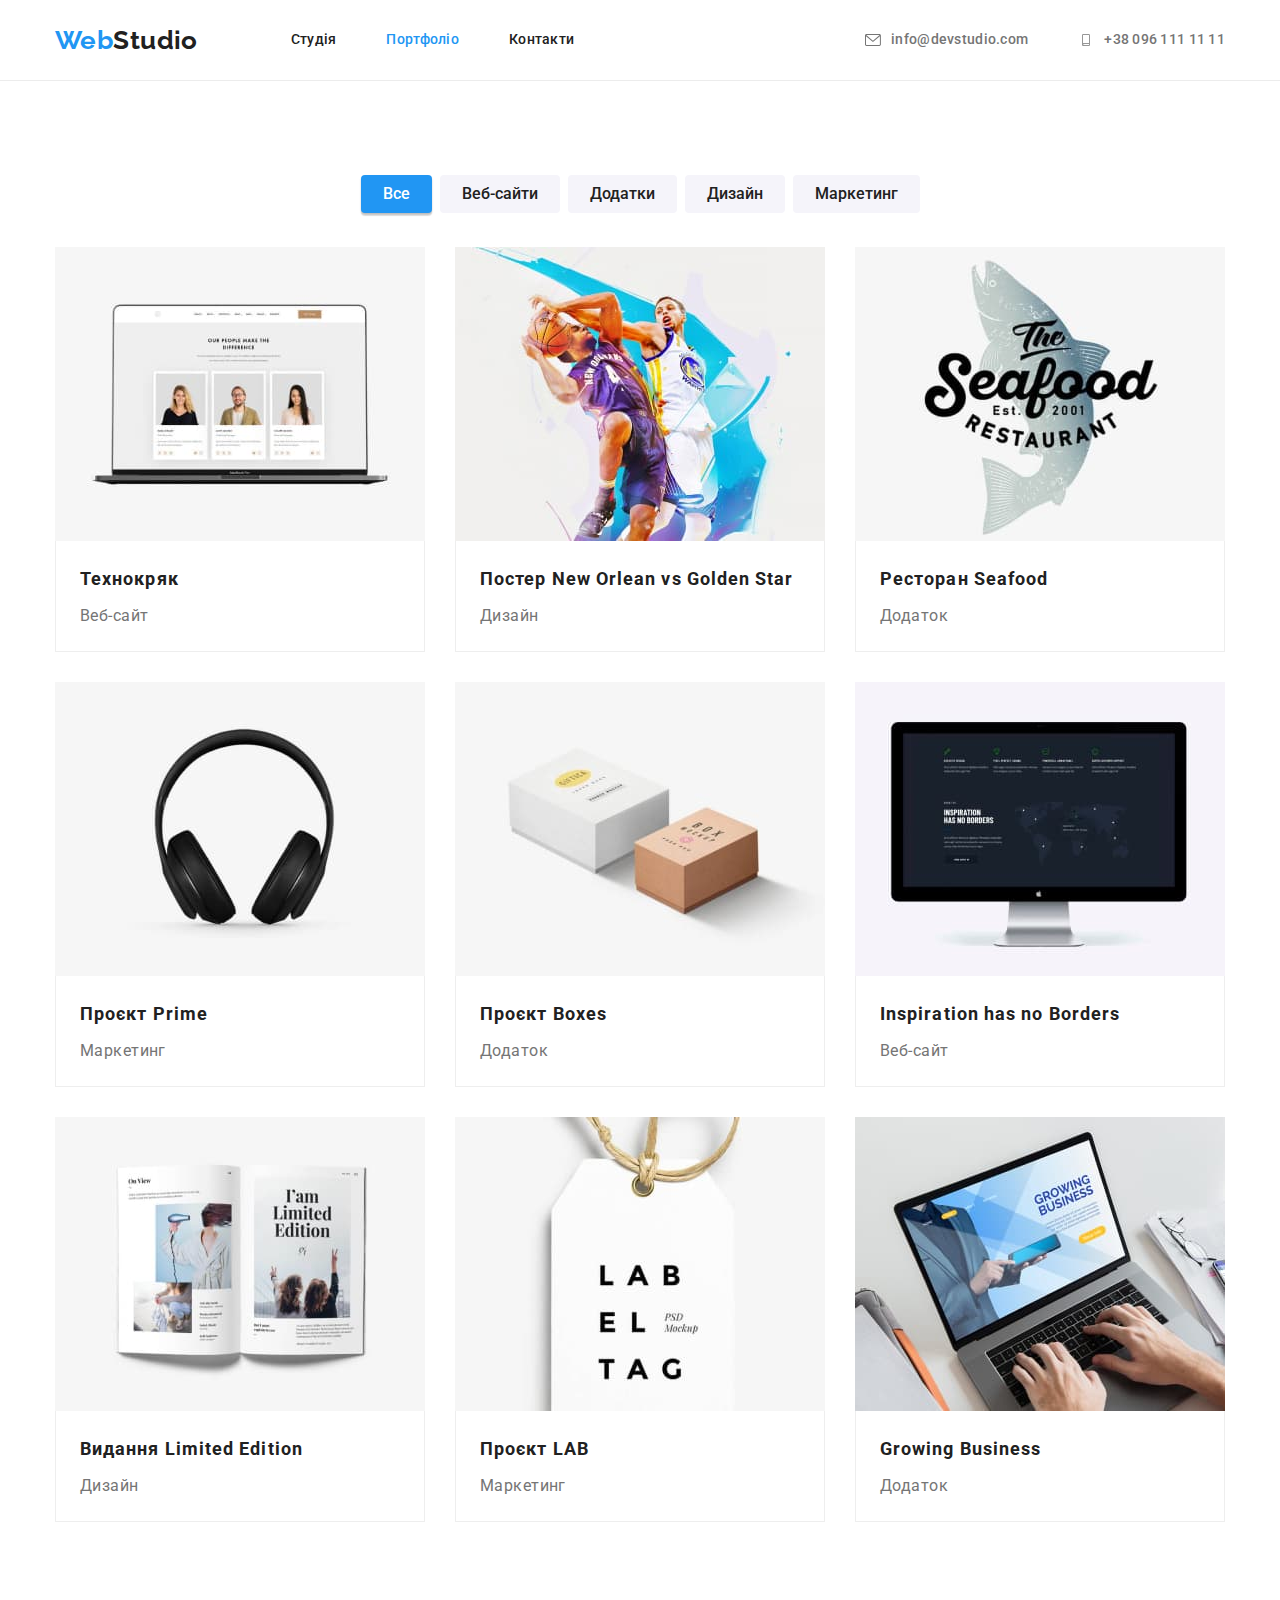
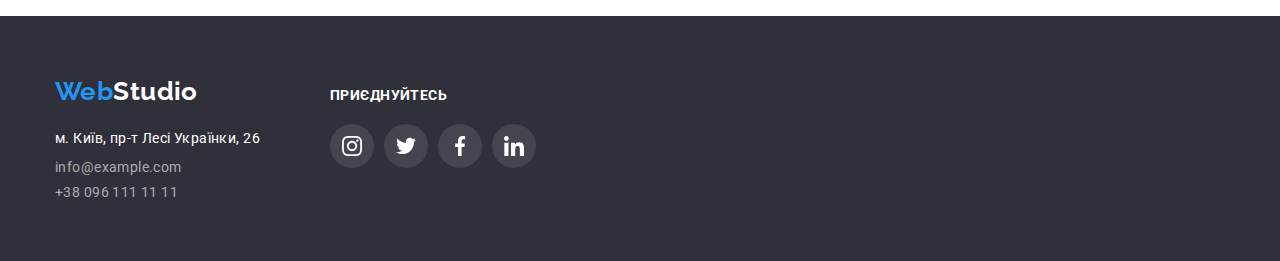
==== portfolio.html @ 1e43e704 "Initial commit" ====
<!DOCTYPE html>
<html lang="ru">
  <head>
    <meta charset="UTF-8" />
    <meta http-equiv="X-UA-Compatible" content="IE=edge" />
    <meta name="viewport" content="width=device-width, initial-scale=1.0" />
    <title>Portfolio</title>
    <link rel="preconnect" href="https://fonts.googleapis.com" />
    <link rel="preconnect" href="https://fonts.gstatic.com" crossorigin />
    <link
      href="https://fonts.googleapis.com/css2?family=Raleway:wght@700&family=Roboto:wght@400;500;700;900&display=swap"
      rel="stylesheet"
    />
    <link
      rel="stylesheet"
      href="https://cdnjs.cloudflare.com/ajax/libs/modern-normalize/1.1.0/modern-normalize.min.css"
    />
    <link rel="stylesheet" href="./css/styles.css" />
  </head>
  <body>
    <header class="header">
      <div class="container main-nav">
        <nav class="nav">
          <a class="logo-link link" href="./index.html"><span class="logo">Web</span>Studio</a>
          <ul class="nav-list list">
            <li class="nav-item"><a class="nav-link link" href="./">Студія</a></li>
            <li class="nav-item">
              <a class="nav-link current" href="./portfolio.html">Портфоліо</a>
            </li>
            <li class="nav-item"><a class="nav-link link" href="./">Контакти</a></li>
          </ul>
        </nav>

        <ul class="contact-list list">
          <li class="contact-item">
            <a class="contact-link link" href="mailto:info@devstudio.com">
              <svg class="icon-envelope" width="16" height="12">
                <use href="./images/icons/symbol-defs.svg#icon-envelope"></use>
              </svg>
              info@devstudio.com
            </a>
          </li>
          <li class="contact-item">
            <a class="contact-link link" href="tel:+380961111111">
              <svg class="icon-mobile" width="16" height="12">
                <use href="./images/icons/symbol-defs.svg#icon-smartphone"></use>
              </svg>
              +38 096 111 11 11</a
            >
          </li>
        </ul>
      </div>
    </header>

    <main class="portfolio-page">
      <section class="section section-project">
        <div class="container">
          <h1 class="project-title visually-hidden">Наши проекты</h1>

          <ul class="button-list list">
            <li class="button-item">
              <button class="actual button button-secondary" type="button">Все</button>
            </li>
            <li class="button-item">
              <button class="button button-secondary" type="button">Веб-сайти</button>
            </li>
            <li class="button-item">
              <button class="button button-secondary" type="button">Додатки</button>
            </li>
            <li class="button-item">
              <button class="button button-secondary" type="button">Дизайн</button>
            </li>
            <li class="button-item">
              <button class="button button-secondary" type="button">Маркетинг</button>
            </li>
          </ul>

          <ul class="project-list list">
            <li class="project-item">
              <a class="link project-link" href="#"
                ><img
                  class="project-img"
                  src="./images/example-work/techno.jpg"
                  alt="Технокряк"
                  width="370"
                  height="294"
                />
                <div class="border-content">
                  <h2 class="project-subtitle">Технокряк</h2>
                  <p class="project-text">Веб-сайт</p>
                </div>
              </a>
            </li>
            <li class="project-item">
              <a class="link project-link" href="#"
                ><img
                  class="project-img"
                  src="./images/example-work/poster.jpg"
                  alt="Постер New Orlean vs Golden Star"
                  width="370"
                  height="294"
                />
                <div class="border-content">
                  <h2 class="project-subtitle">
                    Постер <span lang="eu">New Orlean vs Golden Star</span>
                  </h2>
                  <p class="project-text">Дизайн</p>
                </div>
              </a>
            </li>
            <li class="project-item">
              <a class="link project-link" href="#"
                ><img
                  class="project-img"
                  src="./images/example-work/restaraunt.jpg"
                  alt="Ресторан Seafood"
                  width="370"
                  height="294"
                />
                <div class="border-content">
                  <h2 class="project-subtitle">Ресторан <span lang="eu">Seafood</span></h2>
                  <p class="project-text">Додаток</p>
                </div>
              </a>
            </li>
            <li class="project-item">
              <a class="link project-link" href="#">
                <img
                  class="project-img"
                  src="./images/example-work/project-prime.jpg"
                  alt="Проект Prime"
                  width="370"
                  height="294"
                />
                <div class="border-content">
                  <h2 class="project-subtitle">Проєкт <span lang="eu">Prime</span></h2>
                  <p class="project-text">Маркетинг</p>
                </div>
              </a>
            </li>
            <li class="project-item">
              <a class="link project-link" href="#"
                ><img
                  class="project-img"
                  src="./images/example-work/project-boxes.jpg"
                  alt="Проект Boxes"
                  width="370"
                  height="294"
                />
                <div class="border-content">
                  <h2 class="project-subtitle">Проєкт <span lang="eu">Boxes</span></h2>
                  <p class="project-text">Додаток</p>
                </div>
              </a>
            </li>
            <li class="project-item">
              <a class="link project-link" href="#"
                ><img
                  class="project-img"
                  src="./images/example-work/inspiration.jpg"
                  alt="Inspiration has no Borders"
                  width="370"
                  height="294"
                />
                <div class="border-content">
                  <h2 class="project-subtitle" lang="eu">Inspiration has no Borders</h2>
                  <p class="project-text">Веб-сайт</p>
                </div>
              </a>
            </li>
            <li class="project-item">
              <a class="link project-link" href="#"
                ><img
                  class="project-img"
                  src="./images/example-work/editon.jpg"
                  alt="Издание Limited Edition"
                  width="370"
                  height="294"
                />
                <div class="border-content">
                  <h2 class="project-subtitle">Видання <span lang="eu">Limited Edition</span></h2>
                  <p class="project-text">Дизайн</p>
                </div>
              </a>
            </li>
            <li class="project-item">
              <a class="link project-link" href="#">
                <img
                  class="project-img"
                  src="./images/example-work/project-lab.jpg"
                  alt="Проект LAB"
                  width="370"
                  height="294"
                />
                <div class="border-content">
                  <h2 class="project-subtitle">Проєкт <span lang="eu">LAB</span></h2>
                  <p class="project-text">Маркетинг</p>
                </div>
              </a>
            </li>
            <li class="project-item">
              <a class="link project-link" href="#"
                ><img
                  class="project-img"
                  src="./images/example-work/growing-business.jpg"
                  alt="Growing Business"
                  width="370"
                  height="294"
                />
                <div class="border-content">
                  <h2 class="project-subtitle" lang="eu">Growing Business</h2>
                  <p class="project-text">Додаток</p>
                </div>
              </a>
            </li>
          </ul>
        </div>
      </section>
    </main>

    <footer class="footer">
      <div class="container footer-container">
        <div class="address-wrapper">
          <a class="logo-link link" href="./index.html"><span class="logo">Web</span>Studio</a>

          <address class="address">
            <ul class="address-list list">
              <li class="address-item">
                <a class="address-link link" href="https://goo.gl/maps/wxYUtSVj1QLYrL1h8"
                  >м. Київ, пр-т Лесі Українки, 26</a
                >
              </li>
              <li class="address-item">
                <a class="nav-link link" href="mailto:info@example.com">info@example.com</a>
              </li>
              <li class="address-item">
                <a class="nav-link link" href="tel:+380961111111">+38 096 111 11 11</a>
              </li>
            </ul>
          </address>
        </div>
        <div class="footer-connection">
          <p class="title-footer">приєднуйтесь</p>
          <ul class="social-network-list list">
            <li class="social-network-item">
              <a class="social-network-link-footer" href="#">
                <svg class="icon-footer">
                  <use href="./images/icons/symbol-defs.svg#icon-instagram"></use>
                </svg>
              </a>
            </li>

            <li class="social-network-item">
              <a class="social-network-link-footer" href="#"
                ><svg class="icon-footer">
                  <use href="./images/icons/symbol-defs.svg#icon-twitter"></use>
                </svg>
              </a>
            </li>
            <li class="social-network-item">
              <a class="social-network-link-footer" href="#"
                ><svg class="icon-footer">
                  <use href="./images/icons/symbol-defs.svg#icon-facebook"></use>
                </svg>
              </a>
            </li>

            <li class="social-network-item">
              <a class="social-network-link-footer" href="#"
                ><svg class="icon-footer">
                  <use href="./images/icons/symbol-defs.svg#icon-linkedin"></use>
                </svg>
              </a>
            </li>
          </ul>
        </div>
      </div>
    </footer>
  </body>
</html>
---- css/styles.css ----
:root {
  --primary-text-color: #757575;
  --title-text-color: #212121;
  --accent-color: #2196f3;
  --primary-white-color: #ffffff;
  --background-color-section: #f5f4fa;
  --color-icon: #afb1b8;
  --main-font-size-14px: 14px;
  --background-color-overlay: #c4c4c4;
  --background-icon-footer: rgba(255, 255, 255, 0.1);
  --color-address-link-footer: rgba(255, 255, 255, 0.6);
}

body {
  background-color: var(--primary-white-color);
  color: var(--title-text-color);
  font-family: Roboto, sans-serif;
  font-size: var(--main-font-size-14px);
  letter-spacing: 0.03em;
}

.list {
  list-style: none;
  margin: 0;
  padding: 0;
}

img {
  display: block;
  max-width: 100%;
  height: auto;
}

h1,
h2,
h3,
p {
  margin: 0;
  padding: 0;
}

.container {
  width: 1200px;
  /* outline: 2px solid tomato; */
  padding-left: 15px;
  padding-right: 15px;
  margin: 0 auto;
}

.header {
  border-bottom: 1px solid #ececec;
}

.section {
  padding-top: 94px;
  padding-bottom: 94px;
}

/* Site navigation */

.main-nav {
  display: flex;
}

.nav {
  display: flex;
  align-items: center;
}

.nav-list {
  display: flex;
  margin-left: 93px;
}

.nav-list .nav-item + .nav-item {
  margin-left: 50px;
}

.link {
  text-decoration: none;
}

.logo-link {
  color: var(--title-text-color);

  font-family: Raleway, sans-serif;
  font-weight: 700;
  font-size: 26px;
  line-height: 1.19;
}

.logo {
  color: var(--accent-color);
}

.nav-link,
.contact-link {
  display: block;
  padding-top: 32px;
  padding-bottom: 32px;

  color: var(--title-text-color);
  font-weight: 500;
  line-height: 1.14;
  letter-spacing: 0.02em;

  text-decoration: none;
}

.nav-list .current {
  color: var(--accent-color);
}

.nav-link:hover,
.nav-link:focus {
  color: var(--accent-color);
}

/* Contacts */

.contact-list {
  display: flex;
  margin-left: auto;
}

.contact-link {
  display: flex;
  color: var(--primary-text-color);
}

.contact-list .contact-item + .contact-item {
  margin-left: 50px;
}

.icon-envelope,
.icon-mobile {
  align-self: center;
  margin-right: 10px;
  fill: currentColor;
}

.contact-link:hover,
.contact-link:focus {
  color: var(--accent-color);
}

/* Hero */

.section-hero {
  max-width: 1600px;
  margin: 0 auto;
  background-image: linear-gradient(rgba(47, 48, 58, 0.4), rgba(47, 48, 58, 0.4)),
    url(../images/overlay/overlay.jpg);
  background-position: center;
  background-repeat: no-repeat;
  background-size: cover;
  padding-top: 200px;
  padding-bottom: 200px;

  background-color: var(--background-color-overlay);

  text-align: center;
}

.hero-title {
  margin-bottom: 30px;
  margin-right: auto;
  margin-left: auto;
  width: 696px;

  color: var(--primary-white-color);

  font-weight: 900;
  font-size: 44px;
  line-height: 1.36;
  letter-spacing: 0.06em;

  text-transform: uppercase;
}

.button {
  display: inline-block;
  font-family: inherit;
  cursor: pointer;
}

.button-primary {
  padding: 10px 32px;
  min-width: 200px;

  background-color: var(--accent-color);
  color: var(--primary-white-color);
  font-weight: 700;
  font-size: 16px;
  line-height: 1.88;
  letter-spacing: 0.06em;
  border-radius: 4px;
  border: none;
  box-shadow: 0px 4px 4px rgba(0, 0, 0, 0.15);
}

.button-primary:hover,
.button-primary:focus {
  background: #188ce8;
}

/* Features */

.visually-hidden {
  position: absolute;
  white-space: nowrap;
  width: 1px;
  height: 1px;
  overflow: hidden;
  border: 0;
  padding: 0;
  clip: rect(0 0 0 0);
  clip-path: inset(50%);
  margin: -1px;
}

.features-list {
  display: flex;
}

.features-item {
  width: 270px;
  margin-right: 30px;
}

.features-block {
  display: flex;

  margin-bottom: 30px;

  background-color: #f5f4fa;

  width: 270px;
  height: 120px;

  align-items: center;
  justify-content: center;
}

.features-icon {
  width: 70px;
  height: 70px;
  fill: currentColor;
}

/* .features-block:hover,
.features-block:focus {
  color: #2196f3;
} */

/* .features-item::before {
  display: block;
  content: '';
  width: 270px;
  height: 120px;
  background-color: var(--background-color-section);
  background-repeat: no-repeat;
  background-position: center;
  border-radius: 4px;
  margin-bottom: 30px;
}

.icon-antenna::before {
  background-image: url(../images/icons/icon-antenna.svg);
}

.icon-clock::before {
  background-image: url(../images/icons/icon-clock.svg);
}

.icon-diagram::before {
  background-image: url(../images/icons/icon-diagram.svg);
}

.icon-astonaut::before {
  background-image: url(../images/icons/icon-astanaut.svg);
} */

.features-item:last-of-type {
  margin-right: 0;
}

.features-subtitle {
  margin-bottom: 10px;

  font-size: var(--main-font-size-14px);
  line-height: 1.14;

  text-transform: uppercase;
}

.features-text {
  color: var(--primary-text-color);

  line-height: 1.71;
}

/* Work */
.work-list {
  display: flex;
}

.work-item:last-of-type {
  margin-right: 0;
}

.work-item {
  margin-right: 30px;
}

.work-section,
.team-section {
  padding-top: 0;
}

.section-title {
  margin-bottom: 50px;

  font-size: 36px;
  line-height: 1.17;
  text-align: center;
}

/* Team */

.team-section {
  padding-top: 94px;

  background-color: var(--background-color-section);
}

.team-list {
  display: flex;
  background-color: #f5f4fa;

  line-height: 1.19;
}

.team-item {
  margin-bottom: 30px;
  margin-right: 30px;

  background-color: var(--primary-white-color);

  box-shadow: 0px 1px 3px rgba(0, 0, 0, 0.12), 0px 1px 1px rgba(0, 0, 0, 0.14),
    0px 2px 1px rgba(0, 0, 0, 0.2);
  border-radius: 0px 0px 4px 4px;
}

.team-item:last-of-type {
  margin-right: 0;
}

.team-img {
  padding-bottom: 30px;
}

.team-subtitle {
  margin-bottom: 10px;

  font-weight: 500;
  font-size: 16px;
  text-align: center;
}

.team-text {
  margin-bottom: 16px;

  color: var(--primary-text-color);

  font-size: 16px;
  text-align: center;
}

/* Social network icon in section team */

.social-network-list {
  display: flex;
  justify-content: center;
}

.social-network-list-team {
  padding-bottom: 30px;
}

.social-network-item:not(:last-child) {
  margin-right: 10px;
}
.social-network-link {
  display: flex;
  width: 44px;
  height: 44px;
  justify-content: center;
  align-items: center;
  color: var(--color-icon);
}

.social-network-link:hover,
.social-network-link:focus {
  color: var(--primary-white-color);
  background-color: var(--accent-color);
  border-radius: 50%;
}

.social-network-icon {
  width: 20px;
  height: 20px;
  fill: currentColor;
}

/* Our clients */

.clients-list {
  display: flex;
  justify-content: center;

  color: inherit;
}

.clients-item:not(:last-child) {
  margin-right: 30px;
}

.clients-link {
  display: flex;
  border: 1px solid #afb1b8;
  border-radius: 4px;
  width: 170px;
  height: 92px;
  justify-content: center;
  align-items: center;
  color: var(--color-icon);
}

.icon-clients {
  fill: currentColor;
}

.clients-link:hover,
.clients-link:focus {
  color: var(--accent-color);
  border: 1px solid var(--accent-color);
}

/* Portfolio html */

.button-list {
  display: flex;
  justify-content: center;

  margin-bottom: 34px;
}

.button-list .button-item:not(:last-child) {
  margin-right: 8px;
}

.button-secondary {
  padding: 6px 22px;

  color: var(--title-text-color);
  background: #f5f4fa;

  font-weight: 500;
  font-size: 16px;
  line-height: 1.62;
  border-radius: 4px;
  border: none;
}

.button-secondary:hover,
.button-secondary:focus {
  color: var(--primary-white-color);
  background-color: var(--accent-color);

  box-shadow: 0px 3px 1px rgba(0, 0, 0, 0.1), 0px 1px 2px rgba(0, 0, 0, 0.08),
    0px 2px 2px rgba(0, 0, 0, 0.12);
}

.project-list {
  display: flex;
  flex-wrap: wrap;
  justify-content: space-between;
}

.project-link {
  display: block;
}

.project-link:hover,
.project-link:focus {
  box-shadow: 0px 1px 1px rgba(0, 0, 0, 0.12), 0px 4px 4px rgba(0, 0, 0, 0.06),
    1px 4px 6px rgba(0, 0, 0, 0.16);
}

.border-content {
  border: 1px Solid #eeeeee;
  border-top: none;
  padding: 20px 24px;
}

.project-item:not(:nth-last-child(-n + 3)) {
  margin-bottom: 30px;
}

.actual {
  background-color: var(--accent-color);
  color: var(--primary-white-color);
  box-shadow: 0px 3px 1px rgba(0, 0, 0, 0.1), 0px 1px 2px rgba(0, 0, 0, 0.08),
    0px 2px 2px rgba(0, 0, 0, 0.12);
}

/* Our projects */

.project-subtitle {
  margin-bottom: 4px;

  color: var(--title-text-color);

  font-size: 18px;
  line-height: 2;
  letter-spacing: 0.06em;
}

.project-text {
  color: var(--primary-text-color);

  font-size: 16px;
  line-height: 1.88;
}

/* Footer */

.footer {
  background-color: #2f303a;
  padding-top: 60px;
  padding-bottom: 60px;
}

.footer .logo-link {
  display: block;
  margin-bottom: 20px;
  color: var(--primary-white-color);
}

.address {
  display: flex;
  font-style: normal;
}

.address-item {
  margin-bottom: 9px;
}

.address-list .address-item + .address-item:last-of-type {
  margin-bottom: 0;
}

.address-link {
  color: var(--primary-white-color);

  line-height: 1.71;
}

.address .nav-link {
  padding-top: 0;
  padding-bottom: 0;
  color: var(--color-address-link-footer);

  font-weight: inherit;
  letter-spacing: 0.03em;
}

.address .nav-link:hover,
.address .nav-link:focus {
  color: var(--accent-color);
}

/* Social network icon in footer  */

.title-footer {
  color: var(--primary-white-color);

  font-weight: 700;
  font-size: 14px;
  line-height: 1.14;
  text-transform: uppercase;
  margin-bottom: 20px;
}

.address-wrapper {
  margin-right: 70px;
}

.icon-footer {
  width: 20px;
  height: 20px;
  fill: currentColor;
}

.social-network-link-footer {
  display: flex;
  justify-content: center;
  align-items: center;
  width: 44px;
  height: 44px;
  color: var(--primary-white-color);
  background-color: var(--background-icon-footer);
  border-radius: 50%;
}

.social-network-link-footer:hover,
.social-network-link-footer:focus {
  background-color: var(--accent-color);
}

.footer-container {
  display: flex;
  align-items: baseline;
}
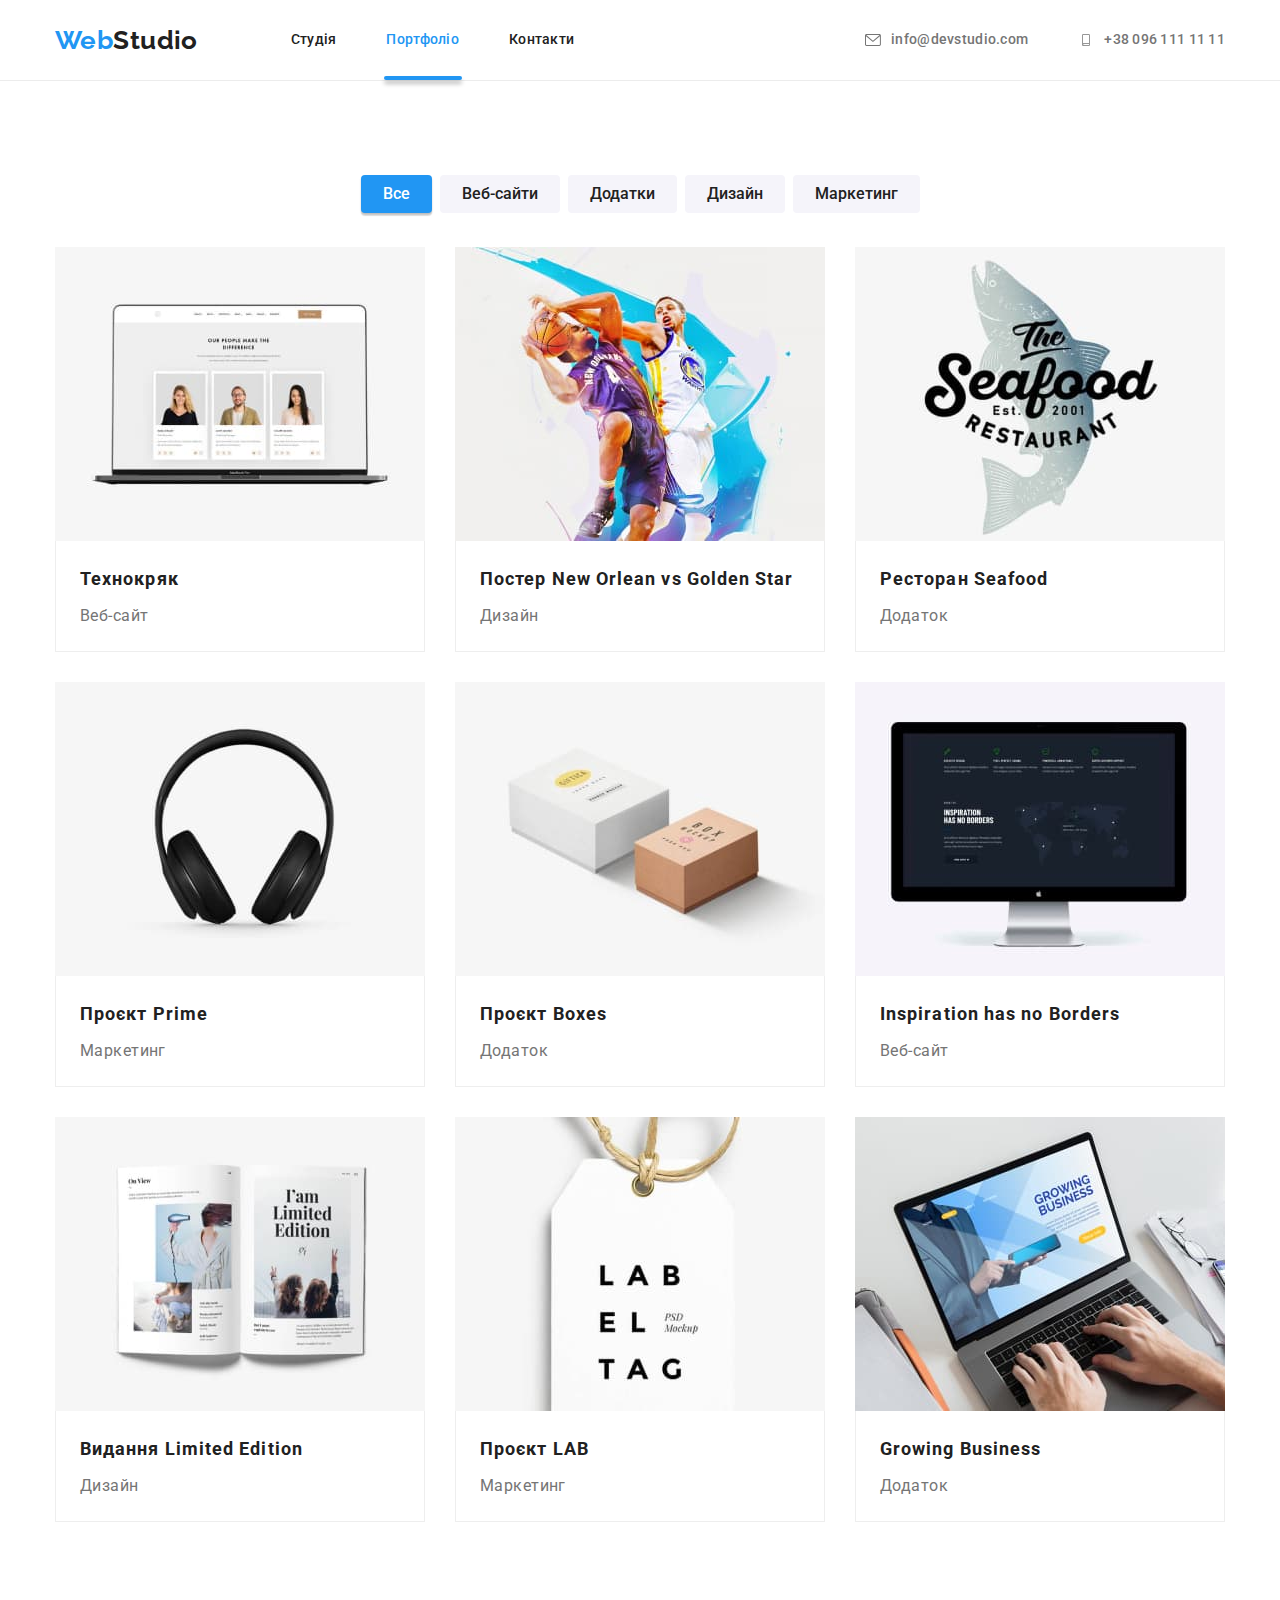
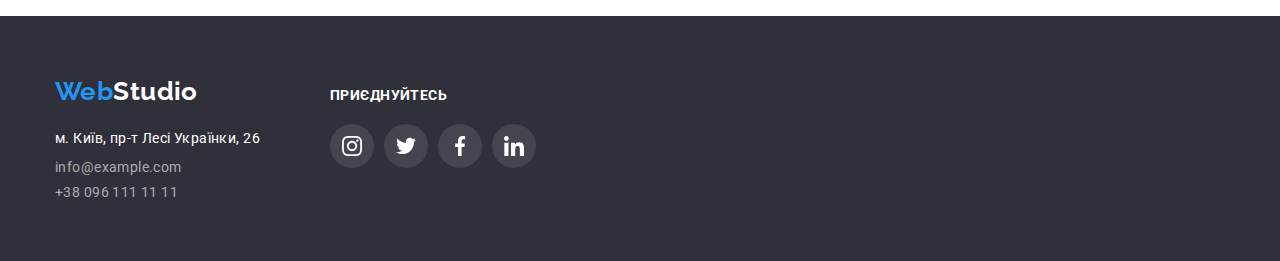
==== commit 6b1b3b65: "Абсолютные и относительное позиционирование" ====
--- a/portfolio.html
+++ b/portfolio.html
@@ -25,7 +25,7 @@
           <ul class="nav-list list">
             <li class="nav-item"><a class="nav-link link" href="./">Студія</a></li>
             <li class="nav-item">
-              <a class="nav-link current" href="./portfolio.html">Портфоліо</a>
+              <a class="nav-link current current-portfolio" href="./portfolio.html">Портфоліо</a>
             </li>
             <li class="nav-item"><a class="nav-link link" href="./">Контакти</a></li>
           </ul>
@@ -78,13 +78,17 @@
           <ul class="project-list list">
             <li class="project-item">
               <a class="link project-link" href="#"
-                ><img
+                >
+					 <div class="box-overlay">
+					 <img
                   class="project-img"
                   src="./images/example-work/techno.jpg"
                   alt="Технокряк"
                   width="370"
                   height="294"
                 />
+					 <p class="text-overlay">Ресурс пропонує комплексні пропозиції з різним рівнем функціоналу та сервісів. Все це дозволить відвідувачу отримати вичерпні відомості про компанію чи приватну особу.</p>
+					 </div>
                 <div class="border-content">
                   <h2 class="project-subtitle">Технокряк</h2>
                   <p class="project-text">Веб-сайт</p>
@@ -93,13 +97,17 @@
             </li>
             <li class="project-item">
               <a class="link project-link" href="#"
-                ><img
+                >
+					 <div class="box-overlay">
+					 <img
                   class="project-img"
                   src="./images/example-work/poster.jpg"
                   alt="Постер New Orlean vs Golden Star"
                   width="370"
                   height="294"
                 />
+					 <p class="text-overlay">Ресурс пропонує комплексні пропозиції з різним рівнем функціоналу та сервісів. Все це дозволить відвідувачу отримати вичерпні відомості про компанію чи приватну особу.</p>
+					 </div>
                 <div class="border-content">
                   <h2 class="project-subtitle">
                     Постер <span lang="eu">New Orlean vs Golden Star</span>
@@ -110,13 +118,17 @@
             </li>
             <li class="project-item">
               <a class="link project-link" href="#"
-                ><img
+                >
+					 <div class="box-overlay">
+					 <img
                   class="project-img"
                   src="./images/example-work/restaraunt.jpg"
                   alt="Ресторан Seafood"
                   width="370"
                   height="294"
                 />
+					 <p class="text-overlay">Ресурс пропонує комплексні пропозиції з різним рівнем функціоналу та сервісів. Все це дозволить відвідувачу отримати вичерпні відомості про компанію чи приватну особу.</p>
+					 </div>
                 <div class="border-content">
                   <h2 class="project-subtitle">Ресторан <span lang="eu">Seafood</span></h2>
                   <p class="project-text">Додаток</p>
@@ -125,13 +137,16 @@
             </li>
             <li class="project-item">
               <a class="link project-link" href="#">
-                <img
+                <div class="box-overlay">
+					<img
                   class="project-img"
                   src="./images/example-work/project-prime.jpg"
                   alt="Проект Prime"
                   width="370"
                   height="294"
                 />
+					 <p class="text-overlay">Ресурс пропонує комплексні пропозиції з різним рівнем функціоналу та сервісів. Все це дозволить відвідувачу отримати вичерпні відомості про компанію чи приватну особу.</p>
+					 </div> 
                 <div class="border-content">
                   <h2 class="project-subtitle">Проєкт <span lang="eu">Prime</span></h2>
                   <p class="project-text">Маркетинг</p>
@@ -140,13 +155,17 @@
             </li>
             <li class="project-item">
               <a class="link project-link" href="#"
-                ><img
+                >
+					   <div class="box-overlay">
+					 <img
                   class="project-img"
                   src="./images/example-work/project-boxes.jpg"
                   alt="Проект Boxes"
                   width="370"
                   height="294"
                 />
+					 <p class="text-overlay">Ресурс пропонує комплексні пропозиції з різним рівнем функціоналу та сервісів. Все це дозволить відвідувачу отримати вичерпні відомості про компанію чи приватну особу.</p>
+					 </div>
                 <div class="border-content">
                   <h2 class="project-subtitle">Проєкт <span lang="eu">Boxes</span></h2>
                   <p class="project-text">Додаток</p>
@@ -155,13 +174,17 @@
             </li>
             <li class="project-item">
               <a class="link project-link" href="#"
-                ><img
+                >
+					 <div class="box-overlay">
+					 <img
                   class="project-img"
                   src="./images/example-work/inspiration.jpg"
                   alt="Inspiration has no Borders"
                   width="370"
                   height="294"
                 />
+					 <p class="text-overlay">Ресурс пропонує комплексні пропозиції з різним рівнем функціоналу та сервісів. Все це дозволить відвідувачу отримати вичерпні відомості про компанію чи приватну особу.</p>
+					 </div>
                 <div class="border-content">
                   <h2 class="project-subtitle" lang="eu">Inspiration has no Borders</h2>
                   <p class="project-text">Веб-сайт</p>
@@ -170,13 +193,17 @@
             </li>
             <li class="project-item">
               <a class="link project-link" href="#"
-                ><img
+                >
+					 <div class="box-overlay">
+					 <img
                   class="project-img"
                   src="./images/example-work/editon.jpg"
                   alt="Издание Limited Edition"
                   width="370"
                   height="294"
                 />
+					 <p class="text-overlay">Ресурс пропонує комплексні пропозиції з різним рівнем функціоналу та сервісів. Все це дозволить відвідувачу отримати вичерпні відомості про компанію чи приватну особу.</p>
+					 </div>
                 <div class="border-content">
                   <h2 class="project-subtitle">Видання <span lang="eu">Limited Edition</span></h2>
                   <p class="project-text">Дизайн</p>
@@ -185,13 +212,16 @@
             </li>
             <li class="project-item">
               <a class="link project-link" href="#">
-                <img
+                <div class="box-overlay">
+					<img
                   class="project-img"
                   src="./images/example-work/project-lab.jpg"
                   alt="Проект LAB"
                   width="370"
                   height="294"
                 />
+					 <p class="text-overlay">Ресурс пропонує комплексні пропозиції з різним рівнем функціоналу та сервісів. Все це дозволить відвідувачу отримати вичерпні відомості про компанію чи приватну особу.</p>
+					 </div>
                 <div class="border-content">
                   <h2 class="project-subtitle">Проєкт <span lang="eu">LAB</span></h2>
                   <p class="project-text">Маркетинг</p>
@@ -200,13 +230,17 @@
             </li>
             <li class="project-item">
               <a class="link project-link" href="#"
-                ><img
+                >
+					 <div class="box-overlay">
+					 <img
                   class="project-img"
                   src="./images/example-work/growing-business.jpg"
                   alt="Growing Business"
                   width="370"
                   height="294"
                 />
+					 <p class="text-overlay">Ресурс пропонує комплексні пропозиції з різним рівнем функціоналу та сервісів. Все це дозволить відвідувачу отримати вичерпні відомості про компанію чи приватну особу.</p>
+					 </div>
                 <div class="border-content">
                   <h2 class="project-subtitle" lang="eu">Growing Business</h2>
                   <p class="project-text">Додаток</p>
--- a/css/styles.css
+++ b/css/styles.css
@@ -109,6 +109,22 @@
 
 .nav-list .current {
   color: var(--accent-color);
+  position: relative;
+}
+
+.current::after {
+  position: absolute;
+  bottom: 0;
+  right: -1.86px;
+
+  display: block;
+  content: '';
+  width: 48px;
+  height: 4px;
+
+  background-color: #2196f3;
+  border-radius: 2px;
+  box-shadow: 0px 4px 4px rgba(0, 0, 0, 0.25);
 }
 
 .nav-link:hover,
@@ -202,6 +218,36 @@
 .button-primary:hover,
 .button-primary:focus {
   background: #188ce8;
+}
+
+/* Create modal window */
+
+.backdrop {
+  position: fixed;
+  top: 0;
+  left: 0;
+  width: 100%;
+  height: 100%;
+ background: rgba(0, 0, 0, 0.2);
+  
+}
+
+	.backdrop.is-hidden {
+	opacity: 0;
+	pointer-events: none;
+	}
+
+.modal {
+  position: absolute;
+  top: 50%;
+  left: 50%;
+  transform: translate(-50%, -50%);
+
+  min-height: 300px;
+  min-width: 400px;
+  padding: 15px;
+
+  background-color: #fff;
 }
 
 /* Features */
@@ -310,7 +356,27 @@
 }
 
 .work-item {
+  position: relative;
   margin-right: 30px;
+}
+
+.work-name-img {
+  position: absolute;
+  bottom: 0;
+  left: 0;
+
+  padding: 27px;
+
+  width: 370px;
+
+  background-color: rgba(47, 48, 58, 0.8);
+  color: var(--primary-white-color);
+
+  font-weight: 700;
+  line-height: 1.14;
+
+  text-transform: uppercase;
+  text-align: center;
 }
 
 .work-section,
@@ -449,6 +515,12 @@
 
 /* Portfolio html */
 
+.current-portfolio::after {
+  right: -2.9px;
+
+  width: 78px;
+}
+
 .button-list {
   display: flex;
   justify-content: center;
@@ -492,6 +564,35 @@
   display: block;
 }
 
+/* Create overlay for card-box */
+
+.box-overlay {
+  position: relative;
+  overflow: hidden;
+}
+
+.box-overlay:hover .text-overlay {
+  transform: translateY(0);
+}
+
+.text-overlay {
+  position: absolute;
+  top: 0;
+  left: 0;
+
+  padding: 63px 24px;
+
+  color: var(--primary-white-color);
+
+  background-color: rgba(33, 150, 243, 0.9);
+
+  font-size: 18px;
+  line-height: 1.56;
+  transform: translatey(-100%);
+}
+
+/* <<=====>> End create overlay for card-box <<=====>> */
+
 .project-link:hover,
 .project-link:focus {
   box-shadow: 0px 1px 1px rgba(0, 0, 0, 0.12), 0px 4px 4px rgba(0, 0, 0, 0.06),
